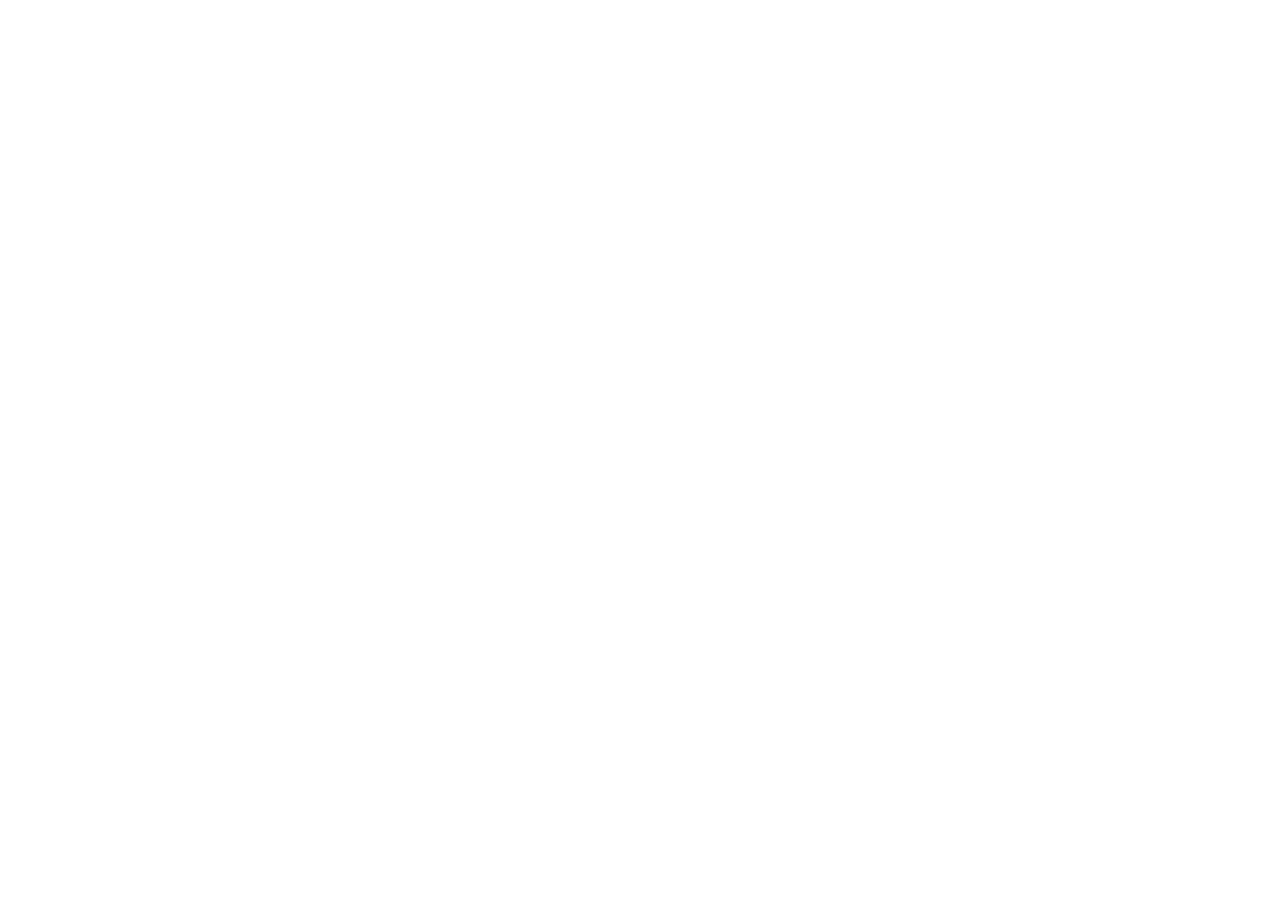
==== aboutUs.html @ 2749f9f8 "update" ====
<!DOCTYPE html>
<html lang="en">
  <head>
    <!-- <meta charset="utf-8">
    <meta http-equiv="X-UA-Compatible" content="IE=edge">
    <meta name="viewport" content="width=device-width, initial-scale=1"> -->

    <title>About Us</title>

    <meta name="description" content="Source code generated using layoutit.com">
    <meta name="author" content="LayoutIt!">

    <link href="css/bootstrap.min.css" rel="stylesheet">
    <link href="css/style.css" rel="stylesheet">

	<script src="js/jquery.min.js"></script>
    <script src="js/bootstrap.min.js"></script>
    <script src="js/scripts.js"></script>

  </head>
  <body>

    <div class="container-fluid">

	<!-- Header -->	
	<div class="row">
		<div class="col-md-4">
		</div>
		<div class="col-md-4">
		</div>
		<div class="col-md-4">
		</div>
	</div>

	<!-- Navbar -->
	<div class="row">
		<div class="col-md-3">
		</div>
		<div class="col-md-3">
		</div>
		<div class="col-md-3">
		</div>
		<div class="col-md-3">
		</div>
	</div>

	<!-- Get Involved and Testimonials -->
	<div class="row">
		<div class="col-md-6">
		</div>
		<div class="col-md-6">
		</div>
	</div>

	<!-- History and About Us -->
	<div class="row">
		<div class="col-md-6">
		</div>
		<div class="col-md-6">
		</div>
	</div>

	<!-- News -->
	<div class="row">
		<div class="col-md-3">
		</div>
		<div class="col-md-3">
		</div>
		<div class="col-md-3">
		</div>
		<div class="col-md-3">
		</div>
	</div>

	<!-- Footer -->
	<div class="row">
		<div class="col-md-2">
		</div>
		<div class="col-md-2">
		</div>
		<div class="col-md-2">
		</div>
		<div class="col-md-2">
		</div>
		<div class="col-md-4">
		</div>
	</div>
</div>

    
  </body>
</html>
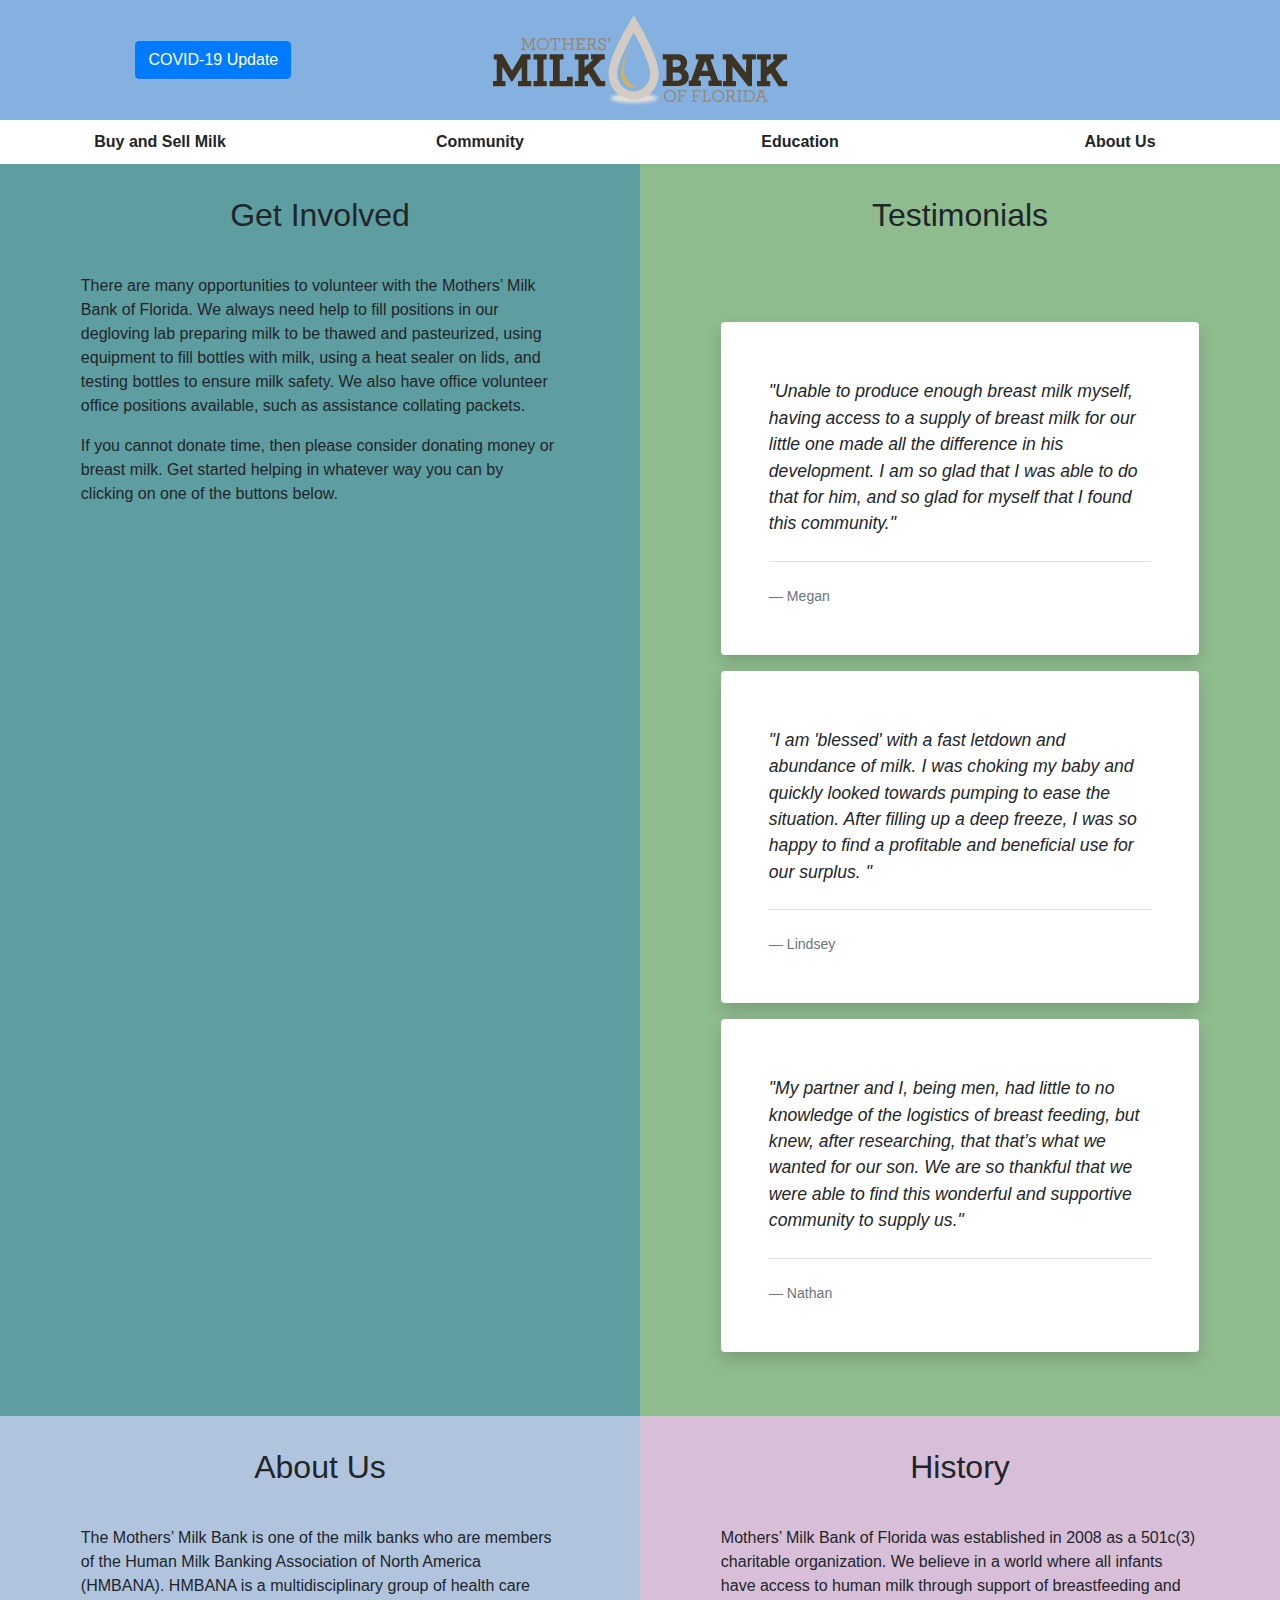
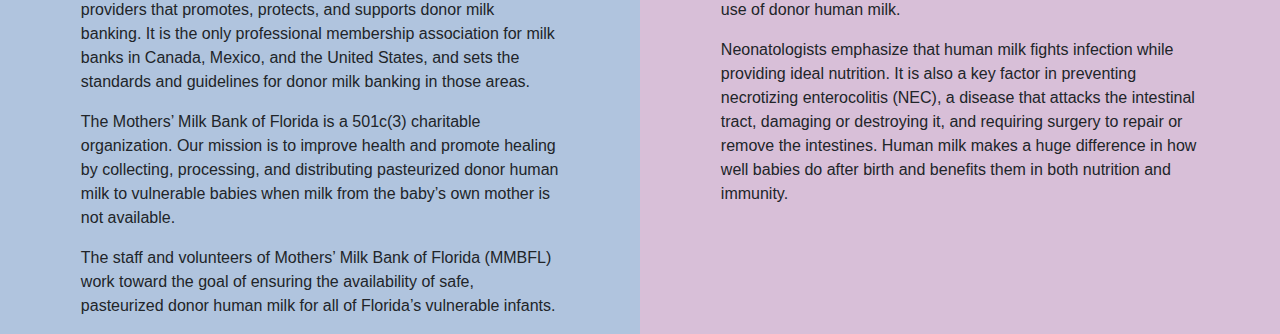
==== commit bf543e72: "commit 3" ====
--- a/aboutUs.html
+++ b/aboutUs.html
@@ -1,16 +1,14 @@
 <!DOCTYPE html>
 <html lang="en">
   <head>
-    <!-- <meta charset="utf-8">
+    <meta charset="utf-8">
     <meta http-equiv="X-UA-Compatible" content="IE=edge">
-    <meta name="viewport" content="width=device-width, initial-scale=1"> -->
+    <meta name="viewport" content="width=device-width, initial-scale=1">
 
     <title>About Us</title>
 
-    <meta name="description" content="Source code generated using layoutit.com">
-    <meta name="author" content="LayoutIt!">
+    <link rel="stylesheet" href="https://stackpath.bootstrapcdn.com/bootstrap/4.3.1/css/bootstrap.min.css" integrity="sha384-ggOyR0iXCbMQv3Xipma34MD+dH/1fQ784/j6cY/iJTQUOhcWr7x9JvoRxT2MZw1T" crossorigin="anonymous">
 
-    <link href="css/bootstrap.min.css" rel="stylesheet">
     <link href="css/style.css" rel="stylesheet">
 
 	<script src="js/jquery.min.js"></script>
@@ -23,40 +21,99 @@
     <div class="container-fluid">
 
 	<!-- Header -->	
-	<div class="row">
-		<div class="col-md-4">
+	<div class="row header">
+		<div class="col-md-4" id="covid">
+			<a class="btn btn-primary btn-large" href="#">COVID-19 Update</a>
 		</div>
-		<div class="col-md-4">
+		<div class="col-md-4" id="logo">
+			<img src="images/MMBofFLlogo.png" alt="">
 		</div>
 		<div class="col-md-4">
 		</div>
 	</div>
 
 	<!-- Navbar -->
-	<div class="row">
-		<div class="col-md-3">
+	<div class="row navBar">
+		<div class="col-md-3 navItem">Buy and Sell Milk
 		</div>
-		<div class="col-md-3">
+		<div class="col-md-3 navItem">Community
 		</div>
-		<div class="col-md-3">
+		<div class="col-md-3 navItem">Education
 		</div>
-		<div class="col-md-3">
+		<div class="col-md-3 navItem">About Us
 		</div>
 	</div>
 
 	<!-- Get Involved and Testimonials -->
-	<div class="row">
-		<div class="col-md-6">
+	<div class="row aboutItem">
+		<div class="col-md-6" id="getInvolved">
+			<h2>Get Involved</h2>
+			<div class="col-lg-10 mx-auto">
+				<p>There are many opportunities to volunteer with the Mothers’ Milk Bank of Florida. We always need help to fill positions in our degloving lab preparing milk to be thawed and pasteurized, using equipment to fill bottles with milk, using a heat sealer on lids, and testing bottles to ensure milk safety. We also have office volunteer office positions available, such as assistance collating packets.</p>
+				<p>If you cannot donate time, then please consider donating money or breast milk. Get started helping in whatever way you can by clicking on one of the buttons below.
+				</p>
+			</div>
 		</div>
-		<div class="col-md-6">
+		<div class="col-md-6" id="testimonials">
+			<h2>Testimonials</h2>
+			<!-- Blockquote Card -->
+			<section class="py-5">
+				<div class="container quoteCards">
+					<div class="row">
+						<div class="col-lg-10 mx-auto">
+							<blockquote class="blockquote blockquote-custom bg-white p-5 shadow rounded">
+								<div class="blockquote-custom-icon bg-info shadow-sm"><i class="fa fa-quote-left text-white"></i></div>
+								<p class="mb-0 mt-2 font-italic">"Unable to produce enough breast milk myself, having access to a supply of breast milk for our little one made all the difference in his development. I am so glad that I was able to do that for him, and so glad for myself that I found this community."</p>
+								<footer class="blockquote-footer pt-4 mt-4 border-top">Megan
+								</footer>
+							</blockquote>
+						</div>
+
+						<div class="col-lg-10 mx-auto">
+							<blockquote class="blockquote blockquote-custom bg-white p-5 shadow rounded">
+								<div class="blockquote-custom-icon bg-info shadow-sm"><i class="fa fa-quote-left text-white"></i></div>
+								<p class="mb-0 mt-2 font-italic">"I am 'blessed' with a fast letdown and abundance of milk. I was choking my baby and quickly looked towards pumping to ease the situation. After filling up a deep freeze, I was so happy to find a profitable and beneficial use for our surplus. "</p>
+								<footer class="blockquote-footer pt-4 mt-4 border-top">Lindsey
+								</footer>
+							</blockquote>
+						</div>
+
+						<div class="col-lg-10 mx-auto">
+							<blockquote class="blockquote blockquote-custom bg-white p-5 shadow rounded">
+								<div class="blockquote-custom-icon bg-info shadow-sm"><i class="fa fa-quote-left text-white"></i></div>
+								<p class="mb-0 mt-2 font-italic">"My partner and I, being men, had little to no knowledge of the logistics of breast feeding, but knew, after researching, that that’s what we wanted for our son. We are so thankful that we were able to find this wonderful and supportive community to supply us."</p>
+								<footer class="blockquote-footer pt-4 mt-4 border-top">Nathan
+								</footer>
+							</blockquote>
+						</div>
+
+					</div>
+				</div>
+			</section>		
+
 		</div>
 	</div>
 
 	<!-- History and About Us -->
-	<div class="row">
-		<div class="col-md-6">
+	<div class="row aboutItem">
+		<div class="col-md-6" id="aboutUs">
+			<h2>About Us</h2>
+			<div class="col-lg-10 mx-auto">
+				<p>The Mothers’ Milk Bank is one of the milk banks who are members of the Human Milk Banking Association of North America (HMBANA). HMBANA is a multidisciplinary group of health care providers that promotes, protects, and supports donor milk banking. It is the only professional membership association for milk banks in Canada, Mexico, and the United States, and sets the standards and guidelines for donor milk banking in those areas.
+				</p>
+				<p>The Mothers’ Milk Bank of Florida is a 501c(3) charitable organization. Our mission is to improve health and promote healing by collecting, processing, and distributing pasteurized donor human milk to vulnerable babies when milk from the baby’s own mother is not available.
+				</p>
+				<p>The staff and volunteers of Mothers’ Milk Bank of Florida (MMBFL) work toward the goal of ensuring the availability of safe, pasteurized donor human milk for all of Florida’s vulnerable infants.</p>
+			</div>
 		</div>
-		<div class="col-md-6">
+		<div class="col-md-6" id="history">
+			<h2>History</h2>
+			<div class="col-lg-10 mx-auto">
+				<p>Mothers’ Milk Bank of Florida was established in 2008 as a 501c(3) charitable organization. We believe in a world where all infants have access to human milk through support of breastfeeding and use of donor human milk.
+				</p>
+				<p>Neonatologists emphasize that human milk fights infection while providing ideal nutrition. It is also a key factor in preventing necrotizing enterocolitis (NEC), a disease that attacks the intestinal tract, damaging or destroying it, and requiring surgery to repair or remove the intestines.  Human milk makes a huge difference in how well babies do after birth and benefits them in both nutrition and immunity. 
+				</p>
+			</div>
 		</div>
 	</div>
 
--- a/css/style.css
+++ b/css/style.css
@@ -0,0 +1,251 @@
+/* General */
+p {
+    font-family: Arial, Helvetica, sans-serif;
+}
+
+h1 {
+    font-family: Arial, Helvetica, sans-serif;
+    font-weight: bold;
+}
+
+.btn.btn-primary.btn-lg {
+    color: black !important;
+    background-color: #84B1E0 !important;
+    border: none;
+}
+
+
+/* Homepage */
+#covid {
+    display: flex;
+    justify-content: center;
+    align-items: center;
+    font-family: Arial, Helvetica, sans-serif;
+  }
+
+
+#logo {
+    display: flex;
+    justify-content: center;
+    align-items: center;
+  }
+
+#logoMain {
+    height: 100px;
+    display: flex;
+    justify-content: center;
+    align-items: center;
+}
+
+img a {
+    padding: 5px; 
+    max-height: 50%;
+}
+
+.header {
+    background-color: #84B1E0;
+    padding-top: 10px;
+    padding-bottom: 10px;
+}
+
+.navBar {
+    background-color: white;
+}
+
+.navIcons {
+    display: flex;
+    justify-content: center;
+    align-items: center;
+}
+
+.navItem {
+    display: flex;
+    justify-content: center;
+    align-items: center;
+    padding-bottom: 10px;
+    padding-top: 10px;
+    font-weight: bolder;
+}
+
+.navbar-custom .nav-item.active .nav-link,
+.navbar-custom .nav-item:hover .nav-link {
+    color: black !important;
+    font-weight: bold !important;
+}
+
+.nav-item {
+    font-size: large !important;
+    padding-left: 70px !important;
+    padding-right: 70px !important;
+}
+
+.news {
+    padding-bottom: 20px;
+}
+
+
+.jumbotron {
+    background-image: url("../images/babyFoot.png");
+    background-size: cover;
+    color: white;
+    height: 600px;
+  }
+
+.jumboText {
+    padding-left: 30px;
+}
+
+/* Testimonials */
+.carousel-control-prev-icon, .carousel-control-next-icon {
+    height: 100px;
+    width: 100px;
+    outline: black;
+    background-color: rgba(0, 0, 0, 0.3);
+    background-size: 100%, 100%;
+    border-radius: 50%;
+    border: 1px solid black;
+}
+
+/* Recent News */
+.news h2 {
+    display: flex;
+    justify-content: center;
+    padding-top: 1em;
+    padding-bottom: 1em;
+}
+
+.card-img-top {
+    width: 100%;
+    height: 15vw;
+    object-fit: cover;
+}
+
+/* Footer */
+.footer {
+    background-color: #84B1E0;
+    padding-bottom: 15px;
+    padding-top: 15px;
+}
+
+.footerItem {
+    display: flex;
+    justify-content: center;
+    align-items: center;
+}
+
+.link-secondary {
+    color: black !important;
+}
+
+.footerText {
+    display: flex;
+    justify-content: center;
+    align-items: center;
+}
+
+
+
+/* About Us */
+#getInvolved {
+    background-color: cadetblue;
+}
+
+.aboutItem h2 {
+    display: flex;
+    justify-content: center;
+    padding-top: 1em;
+    padding-bottom: 1em;
+}
+
+#testimonials {
+    background-color: darkseagreen;
+}
+
+.blockquote-custom {
+    position: relative;
+    font-size: 1.1rem;
+  }
+
+  /* .quoteCards {
+      margin-top: none !important;
+  } */
+
+#aboutUs {
+    background-color: lightsteelblue;
+}
+
+#history {
+    background-color: thistle;
+}
+
+/* Milk Pages */
+.choiceBtns {
+    padding-top: 2em;
+}
+
+/* .milkForm {
+    background-color:bisque;
+} */
+
+.milkPage {
+    background-color: black;
+}
+
+.white {
+    color: white;
+}
+
+.formBox {
+    margin: 3em;
+    background-color: white;
+}
+
+.milkCard {
+    padding: 2em;
+}
+
+.milkCopy {
+    padding: 50px;
+}
+
+#milkMap {
+    max-width: 75%;
+    max-height: auto;
+}
+
+.formTitle {
+    text-align: center;
+    padding-bottom: 1em;
+}
+
+.form-total-labels {
+    justify-content: right;
+}
+
+.formText {
+    padding-bottom: 2em;
+}
+
+.accounting {
+    padding-top: 2em;
+}
+
+.acceptTerms {
+    padding-top: 3em;
+}
+
+h1.white {
+    padding-bottom: 1em;
+}
+
+.choiceBtns {
+    display: flex;
+    justify-content: space-between;
+}
+
+.milkPage {
+    background-image: url(../images/babyChest.jpg);
+    background-size: cover;
+    box-shadow: inset 0 0 0 1000px rgba(0,0,0,.7);
+}
+
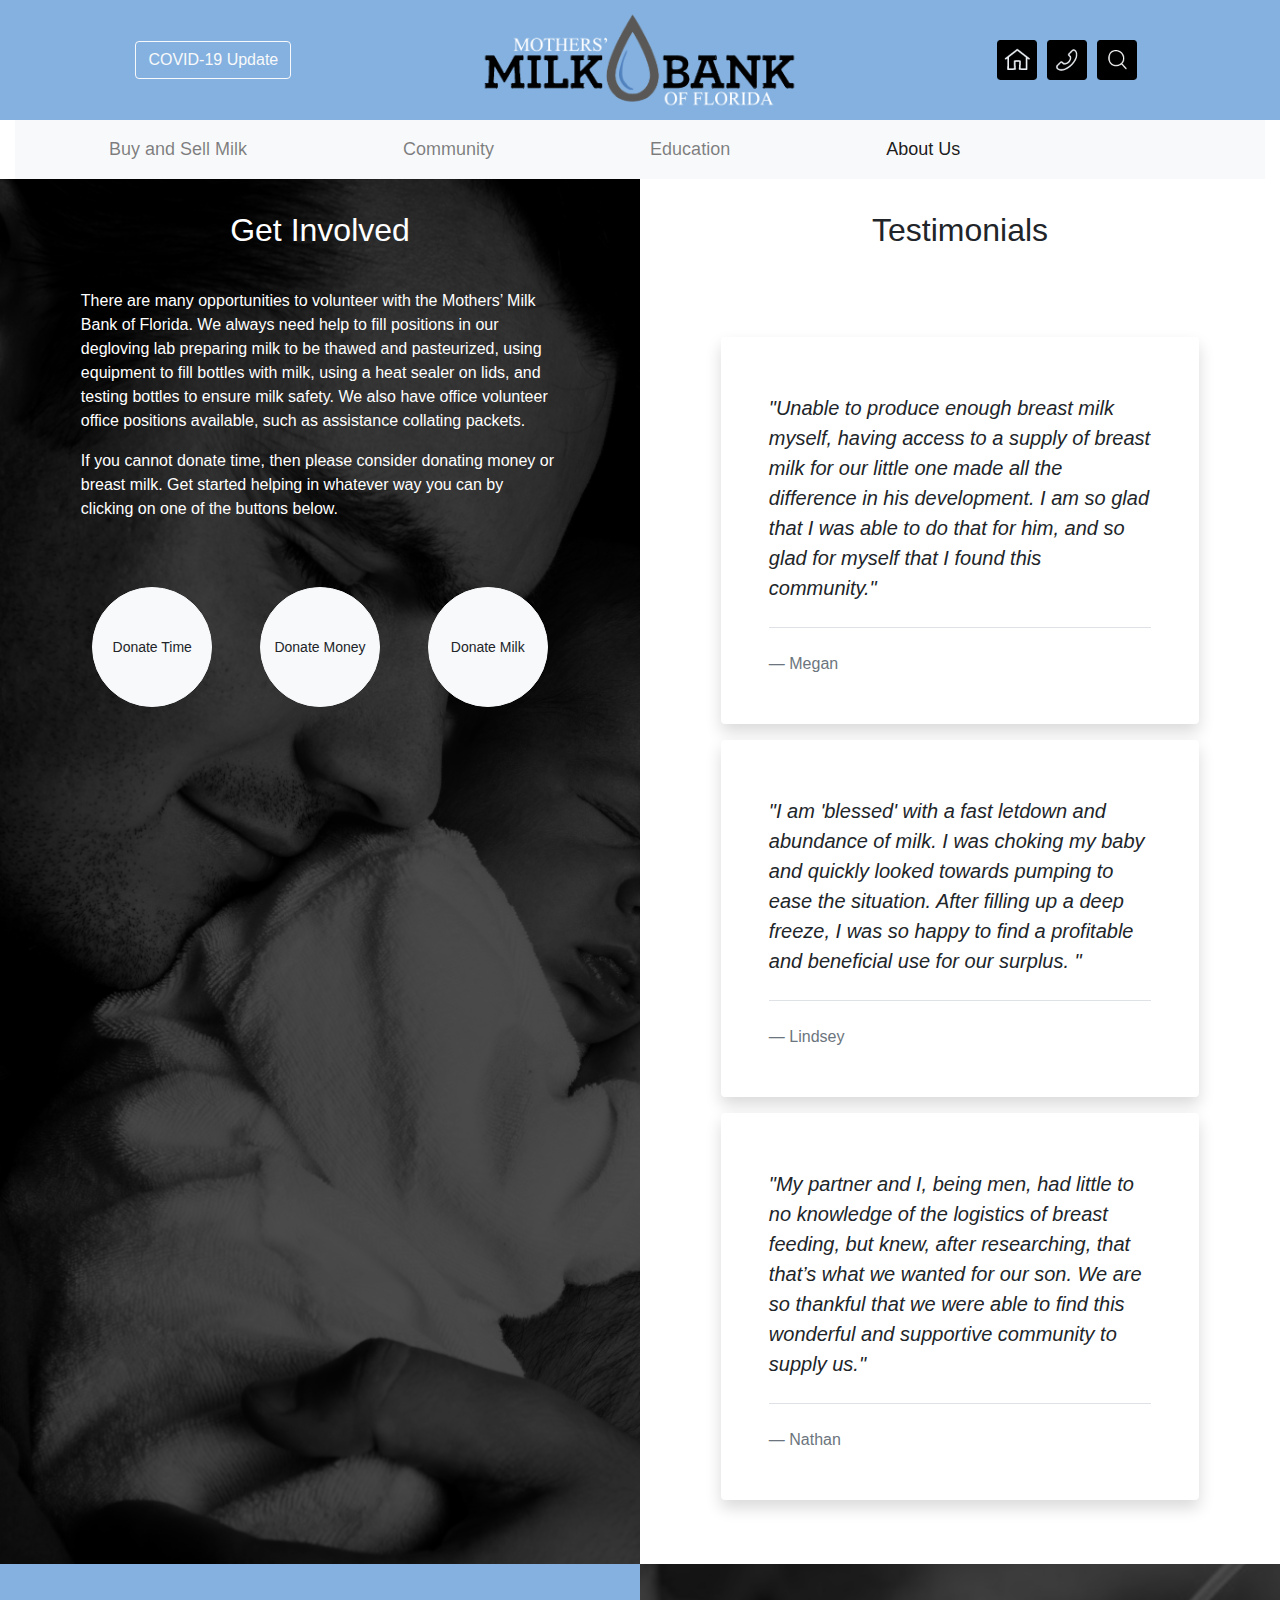
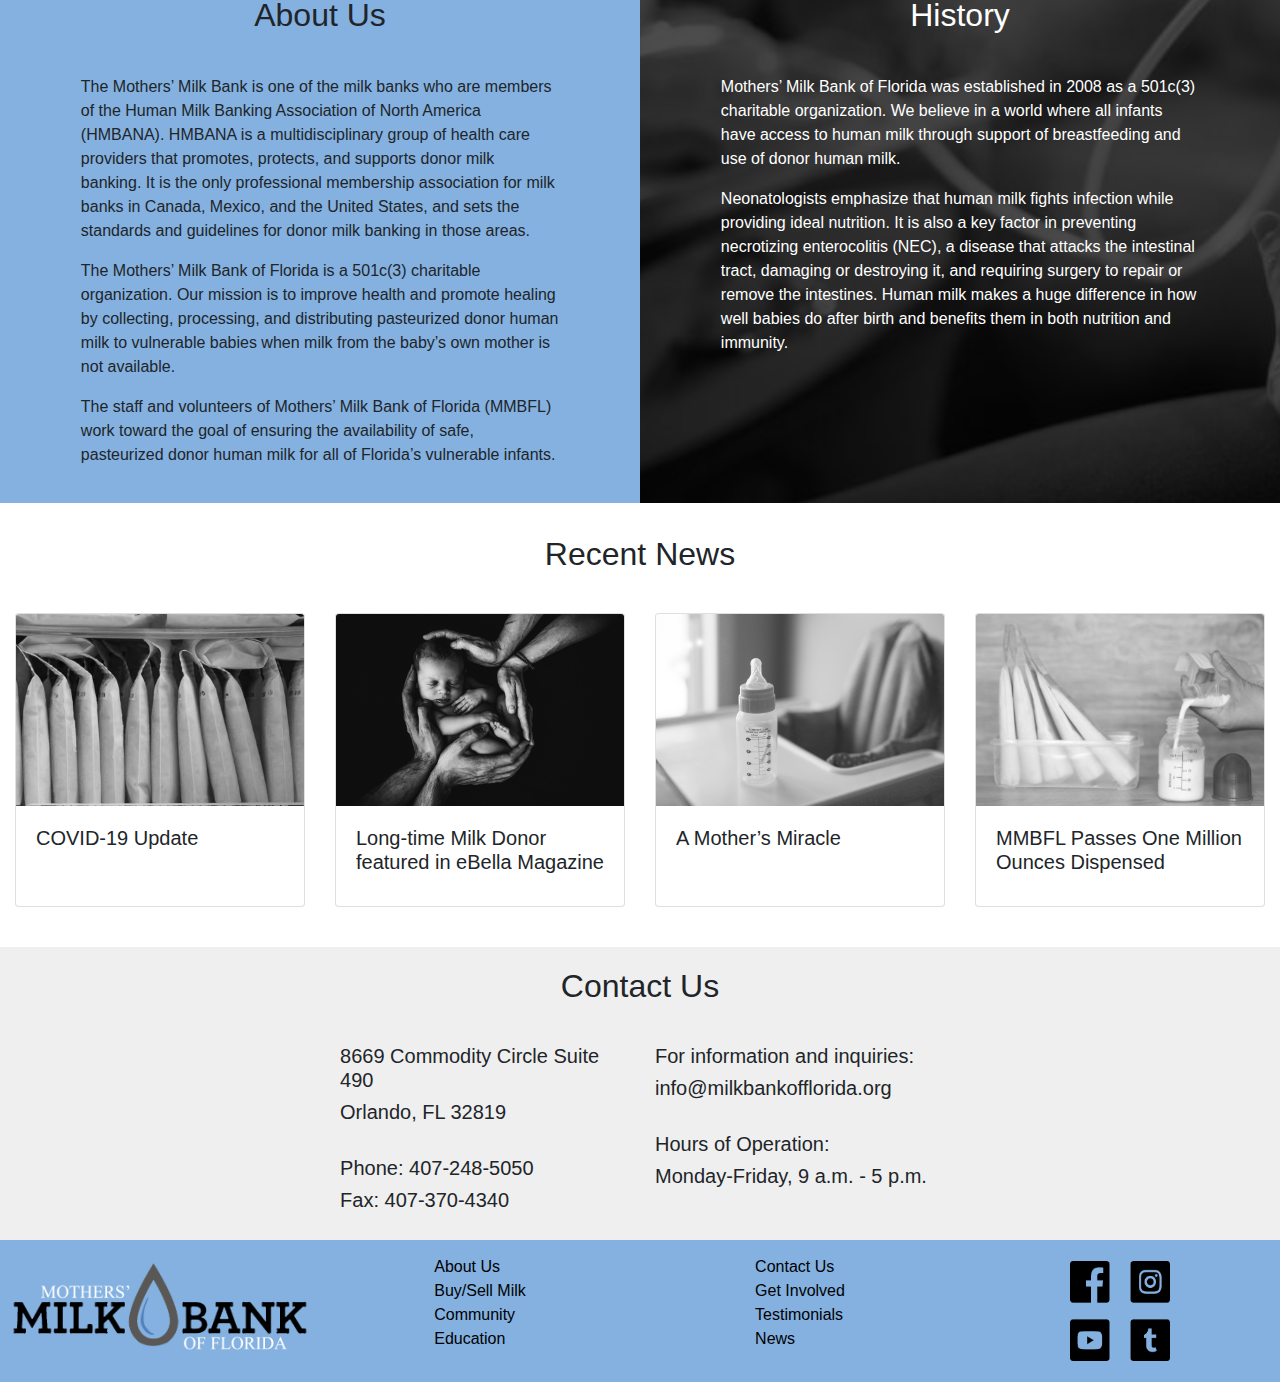
==== commit 9d9f81b3: "community" ====
--- a/aboutUs.html
+++ b/aboutUs.html
@@ -1,19 +1,32 @@
 <!DOCTYPE html>
 <html lang="en">
   <head>
-    <meta charset="utf-8">
+	<meta charset="utf-8">
     <meta http-equiv="X-UA-Compatible" content="IE=edge">
     <meta name="viewport" content="width=device-width, initial-scale=1">
 
     <title>About Us</title>
 
+    <link href="css/bootstrap.min.css" rel="stylesheet">
+    <link href="css/style.css" rel="stylesheet">
+
+	<!-- Bootstrap CSS -->
     <link rel="stylesheet" href="https://stackpath.bootstrapcdn.com/bootstrap/4.3.1/css/bootstrap.min.css" integrity="sha384-ggOyR0iXCbMQv3Xipma34MD+dH/1fQ784/j6cY/iJTQUOhcWr7x9JvoRxT2MZw1T" crossorigin="anonymous">
+
+	<!-- testimonial Carousel -->
+	<link rel="stylesheet" href="https://maxcdn.bootstrapcdn.com/bootstrap/4.0.0-alpha.6/css/bootstrap.min.css" integrity="sha384-rwoIResjU2yc3z8GV/NPeZWAv56rSmLldC3R/AZzGRnGxQQKnKkoFVhFQhNUwEyJ" crossorigin="anonymous">
+	<script src="https://code.jquery.com/jquery-3.1.1.slim.min.js" integrity="sha384-A7FZj7v+d/sdmMqp/nOQwliLvUsJfDHW+k9Omg/a/EheAdgtzNs3hpfag6Ed950n" crossorigin="anonymous"></script>
+	<script src="https://maxcdn.bootstrapcdn.com/bootstrap/4.0.0-alpha.6/js/bootstrap.min.js" integrity="sha384-vBWWzlZJ8ea9aCX4pEW3rVHjgjt7zpkNpZk+02D9phzyeVkE+jo0ieGizqPLForn" crossorigin="anonymous"></script>
+
+    <title>About Us</title>
+
+    <!-- <link rel="stylesheet" href="https://stackpath.bootstrapcdn.com/bootstrap/4.3.1/css/bootstrap.min.css" integrity="sha384-ggOyR0iXCbMQv3Xipma34MD+dH/1fQ784/j6cY/iJTQUOhcWr7x9JvoRxT2MZw1T" crossorigin="anonymous">
 
     <link href="css/style.css" rel="stylesheet">
 
 	<script src="js/jquery.min.js"></script>
     <script src="js/bootstrap.min.js"></script>
-    <script src="js/scripts.js"></script>
+    <script src="js/scripts.js"></script> -->
 
   </head>
   <body>
@@ -23,26 +36,45 @@
 	<!-- Header -->	
 	<div class="row header">
 		<div class="col-md-4" id="covid">
-			<a class="btn btn-primary btn-large" href="#">COVID-19 Update</a>
+			<button type="button" class="btn btn-outline-light">COVID-19 Update</button>
 		</div>
 		<div class="col-md-4" id="logo">
-			<img src="images/MMBofFLlogo.png" alt="">
-		</div>
-		<div class="col-md-4">
+			<a href="index.html"><img src="images/logo2.png" alt="" class="img-responsive" id="logoMain"></a>
+		</div>
+		<div class="col-md-4 navIcons">
+			<a href="index.html"><img src="images/homeIcon.png" alt="..." id="homeIcon" style="padding: 5px; height: 50px;"></a>
+			<img src="images/callIcon.png" alt="..." style="padding: 5px; height: 50px;">
+			<img src="images/searchIcon.png" alt="..." style="padding: 5px; height: 50px;">
 		</div>
 	</div>
 
 	<!-- Navbar -->
-	<div class="row navBar">
-		<div class="col-md-3 navItem">Buy and Sell Milk
-		</div>
-		<div class="col-md-3 navItem">Community
-		</div>
-		<div class="col-md-3 navItem">Education
-		</div>
-		<div class="col-md-3 navItem">About Us
-		</div>
-	</div>
+	<nav class="navbar navbar-expand-lg navbar-light bg-light">
+		<!-- <a class="navbar-brand" href="#">Navbar</a> -->
+		<button class="navbar-toggler" type="button" data-toggle="collapse" data-target="#navbarSupportedContent" aria-controls="navbarSupportedContent" aria-expanded="false" aria-label="Toggle navigation">
+		  <span class="navbar-toggler-icon"></span>
+		</button>
+	  
+		<div class="collapse navbar-collapse" id="navbarSupportedContent">
+		  <ul class="navbar-nav mr-auto">
+			<!-- <li class="nav-item active">
+			  <a class="nav-link" href="#">Buy and Sell Milk<span class="sr-only">(current)</span></a>
+			</li> -->
+			<li class="nav-item">
+			  <a class="nav-link" href="milkOverview.html">Buy and Sell Milk</a>
+			</li>
+			<li class="nav-item">
+				<a class="nav-link" href="community.html">Community</a>
+			  </li>
+			<li class="nav-item">
+			<a class="nav-link" href="#">Education</a>
+			</li>
+			<li class="nav-item active">
+				<a class="nav-link" href="aboutUs.html">About Us</a>
+			</li>
+		  </ul>
+		</div>
+	  </nav>
 
 	<!-- Get Involved and Testimonials -->
 	<div class="row aboutItem">
@@ -53,9 +85,19 @@
 				<p>If you cannot donate time, then please consider donating money or breast milk. Get started helping in whatever way you can by clicking on one of the buttons below.
 				</p>
 			</div>
+
+				<div class="row donateBtns">
+					<div class="col-lg-10 giveBtns">
+						<button type="button" class="btn btn-light btn-circle btn-xl">Donate Time</button>
+						<button type="button" class="btn btn-light btn-circle btn-xl">Donate Money</button>
+						<button type="button" class="btn btn-light btn-circle btn-xl">Donate Milk</button>
+					</div>
+				</div>
+
+
 		</div>
 		<div class="col-md-6" id="testimonials">
-			<h2>Testimonials</h2>
+			<h2 class="testimonialHeadline">Testimonials</h2>
 			<!-- Blockquote Card -->
 			<section class="py-5">
 				<div class="container quoteCards">
@@ -117,31 +159,90 @@
 		</div>
 	</div>
 
-	<!-- News -->
-	<div class="row">
-		<div class="col-md-3">
-		</div>
-		<div class="col-md-3">
-		</div>
-		<div class="col-md-3">
-		</div>
-		<div class="col-md-3">
-		</div>
-	</div>
+	<!-- Recent News -->
+	<div class="row recentNews">
+		<div class="col-md-12 news">
+			<h2>Recent News</h2>
+			<div class="card-deck py-0">
+				<div class="card">
+				<img src="images/Milk bags.png" class="card-img-top" alt="...">
+					<div class="card-body">
+						<h5 class="card-title">COVID-19 Update</h5>
+					</div>
+				</div>
+				<div class="card">
+				<img src="images/isaac-quesada-dZYI4ga2eUA-unsplash.jpg" class="card-img-top" alt="...">
+				<div class="card-body">
+					<h5 class="card-title">Long-time Milk Donor featured in eBella Magazine</h5>
+				</div>
+				</div>
+				<div class="card">
+				<img src="images/Baby bottle.jpg" class="card-img-top" alt="...">
+				<div class="card-body">
+					<h5 class="card-title">A Mother’s Miracle</h5>
+				</div>
+				</div>
+				<div class="card">
+					<img src="images/Milk bottle with milk bags.png" class="card-img-top" alt="...">
+					<div class="card-body">
+					<h5 class="card-title">MMBFL Passes One Million Ounces Dispensed</h5>
+					</div>
+				</div>
+			</div>
+		</div>
+	</div>
+
+	<!-- Contact Us -->
+	<div class="row contact">
+		<h2>Contact Us</h2>
+		<div class="col-md-12 address">
+			<div class="row">
+				<div class="col-md-6">
+					<h5>8669 Commodity Circle Suite 490</h5>
+					<h5>Orlando, FL 32819</h5>
+					<br>
+					<h5>Phone: 407-248-5050</h5>
+					<h5>Fax: 407-370-4340</h5>
+
+				</div>
+				<div class="col-md-6">
+					<h5>For information and inquiries:</h5>
+					<h5>info@milkbankofflorida.org</h5>
+					<br>
+					<h5>Hours of Operation:</h5>
+					<h5>Monday-Friday, 9 a.m. - 5 p.m.</h5>
+				</div>
+			</div>
+		</div>
+	</div>
+
 
 	<!-- Footer -->
-	<div class="row">
-		<div class="col-md-2">
-		</div>
-		<div class="col-md-2">
-		</div>
-		<div class="col-md-2">
-		</div>
-		<div class="col-md-2">
-		</div>
-		<div class="col-md-4">
-		</div>
-	</div>
+	<div class="row footer">
+		<div class="col-md-3 footerItem" id="logoBottom">
+			<img class="mb-2" src="images/logo2.png" alt="" width="300" height="auto">
+		</div>
+		<div class="col-md-3 footerText">
+			<ul class="list-unstyled text-small">
+				<li><a class="link-secondary" href="aboutUs.html">About Us</a></li>
+				<li><a class="link-secondary" href="buyMilk.html">Buy/Sell Milk</a></li>
+				<li><a class="link-secondary" href="community.html">Community</a></li>
+				<li><a class="link-secondary" href="#">Education</a></li>
+			  </ul>
+		</div>
+		<div class="col-md-3 footerText">
+			<ul class="list-unstyled text-small">
+				<li><a class="link-secondary" href="aboutUs.html">Contact Us</a></li>
+				<li><a class="link-secondary" href="aboutUs.html">Get Involved</a></li>
+				<li><a class="link-secondary" href="aboutUs.html">Testimonials</a></li>
+				<li><a class="link-secondary" href="aboutUs.html">News</a></li>
+			  </ul>
+		</div>
+		<div class="col-md-3 footerItem">
+			<img src="images/socialicons.png" alt="" width="100" height="100">
+		</div>
+	</div>
+
 </div>
 
     
--- a/css/style.css
+++ b/css/style.css
@@ -4,6 +4,11 @@
 }
 
 h1 {
+    font-family: Arial, Helvetica, sans-serif;
+    font-weight: bold;
+}
+
+h2 {
     font-family: Arial, Helvetica, sans-serif;
     font-weight: bold;
 }
@@ -90,6 +95,14 @@
     color: white;
     height: 600px;
   }
+
+.jumbotronCommunity {
+    background-image: url("../images/feeding.jpg") !important;
+    background-size: cover;
+    color: white;
+    box-shadow: inset 0 0 0 1000px rgba(0,0,0,.7);
+    height: 400px;
+    }
 
 .jumboText {
     padding-left: 30px;
@@ -120,6 +133,10 @@
     object-fit: cover;
 }
 
+.recentNews {
+    padding-bottom: 20px;
+}
+
 /* Footer */
 .footer {
     background-color: #84B1E0;
@@ -147,7 +164,10 @@
 
 /* About Us */
 #getInvolved {
-    background-color: cadetblue;
+    background-image: url(../images/dad.jpg);
+    background-size: cover;
+    box-shadow: inset 0 0 0 1000px rgba(0,0,0,.7);
+    color: white;
 }
 
 .aboutItem h2 {
@@ -157,8 +177,33 @@
     padding-bottom: 1em;
 }
 
+.donateBtns {
+    padding-top: 50px;
+    display: flex;
+    justify-content: center;
+    padding-bottom: 20px;
+}
+
+.giveBtns {
+    display: flex;
+    justify-content: space-around;
+}
+
+.btn-circle.btn-xl { 
+    width: 120px; 
+    height: 120px; 
+    /* padding: 10px 16px;  */
+    border-radius: 60px; 
+    font-size: 14px; 
+    text-align: center; 
+} 
+
 #testimonials {
-    background-color: darkseagreen;
+    background-color: white;
+}
+
+.testimonialHeadline {
+    padding-bottom: 0px;
 }
 
 .blockquote-custom {
@@ -171,11 +216,48 @@
   } */
 
 #aboutUs {
-    background-color: lightsteelblue;
+    background-color: #84B1E0;
+    padding-bottom: 20px;
 }
 
 #history {
-    background-color: thistle;
+    background-image: url(../images/pump.png);
+    background-size: cover;
+    box-shadow: inset 0 0 0 1000px rgba(0,0,0,.7);
+    color: white;
+}
+
+.contact {
+    display: flex;
+    justify-content: center;
+    align-items: center;
+    background-color: #EFEFEF;
+    padding-bottom: 20px;
+    padding-top: 20px;
+}
+
+.address {
+    display: flex;
+    justify-content: center;
+    align-items: center;
+    padding-top: 30px;
+}
+
+/* Community page */
+.communityBtns {
+    padding-top: 20px;
+    display: flex;
+    justify-content: center;
+    padding-bottom: 20px;
+}
+
+.comBtns {
+    display: flex;
+    justify-content: space-around;
+}
+
+.posts {
+    padding-left: 75px;
 }
 
 /* Milk Pages */
@@ -187,9 +269,9 @@
     background-color:bisque;
 } */
 
-.milkPage {
+/* .milkPage {
     background-color: black;
-}
+} */
 
 .white {
     color: white;
@@ -249,3 +331,70 @@
     box-shadow: inset 0 0 0 1000px rgba(0,0,0,.7);
 }
 
+.milkPageShort {
+    height: 700px;
+}
+
+/* Modal */
+.modal-login {
+	width: 320px;
+}
+.modal-login .modal-content {
+	border-radius: 1px;
+	border: none;
+}
+.modal-login .modal-header {
+	position: relative;
+	justify-content: center;
+	background: #f2f2f2;
+}
+.modal-login .modal-body {
+	padding: 30px;
+}
+.modal-login .modal-footer {
+	background: #f2f2f2;
+}
+.modal-login h4 {
+	text-align: center;
+	font-size: 26px;
+}
+.modal-login label {
+	font-weight: normal;
+	font-size: 13px;
+}
+.modal-login .form-control, .modal-login .btn {
+	min-height: 38px;
+	border-radius: 2px; 
+}
+.modal-login .hint-text {
+	text-align: center;
+}
+.modal-login .close {
+	position: absolute;
+	top: 15px;
+	right: 15px;
+}
+.modal-login .checkbox-inline {
+	margin-top: 12px;
+}
+.modal-login input[type="checkbox"] {
+	position: relative;
+	top: 1px;
+}
+.modal-login .btn {
+	min-width: 100px;
+	background: #3498db;
+	border: none;
+	line-height: normal;
+}
+.modal-login .btn:hover, .modal-login .btn:focus {
+	background: #248bd0;
+}
+.modal-login .hint-text a {
+	color: #999;
+}
+.trigger-btn {
+	display: inline-block;
+	margin: 100px auto;
+}
+
--- a/css/style.css
+++ b/css/style.css
@@ -4,6 +4,11 @@
 }
 
 h1 {
+    font-family: Arial, Helvetica, sans-serif;
+    font-weight: bold;
+}
+
+h2 {
     font-family: Arial, Helvetica, sans-serif;
     font-weight: bold;
 }
@@ -90,6 +95,14 @@
     color: white;
     height: 600px;
   }
+
+.jumbotronCommunity {
+    background-image: url("../images/feeding.jpg") !important;
+    background-size: cover;
+    color: white;
+    box-shadow: inset 0 0 0 1000px rgba(0,0,0,.7);
+    height: 400px;
+    }
 
 .jumboText {
     padding-left: 30px;
@@ -120,6 +133,10 @@
     object-fit: cover;
 }
 
+.recentNews {
+    padding-bottom: 20px;
+}
+
 /* Footer */
 .footer {
     background-color: #84B1E0;
@@ -147,7 +164,10 @@
 
 /* About Us */
 #getInvolved {
-    background-color: cadetblue;
+    background-image: url(../images/dad.jpg);
+    background-size: cover;
+    box-shadow: inset 0 0 0 1000px rgba(0,0,0,.7);
+    color: white;
 }
 
 .aboutItem h2 {
@@ -157,8 +177,33 @@
     padding-bottom: 1em;
 }
 
+.donateBtns {
+    padding-top: 50px;
+    display: flex;
+    justify-content: center;
+    padding-bottom: 20px;
+}
+
+.giveBtns {
+    display: flex;
+    justify-content: space-around;
+}
+
+.btn-circle.btn-xl { 
+    width: 120px; 
+    height: 120px; 
+    /* padding: 10px 16px;  */
+    border-radius: 60px; 
+    font-size: 14px; 
+    text-align: center; 
+} 
+
 #testimonials {
-    background-color: darkseagreen;
+    background-color: white;
+}
+
+.testimonialHeadline {
+    padding-bottom: 0px;
 }
 
 .blockquote-custom {
@@ -171,11 +216,48 @@
   } */
 
 #aboutUs {
-    background-color: lightsteelblue;
+    background-color: #84B1E0;
+    padding-bottom: 20px;
 }
 
 #history {
-    background-color: thistle;
+    background-image: url(../images/pump.png);
+    background-size: cover;
+    box-shadow: inset 0 0 0 1000px rgba(0,0,0,.7);
+    color: white;
+}
+
+.contact {
+    display: flex;
+    justify-content: center;
+    align-items: center;
+    background-color: #EFEFEF;
+    padding-bottom: 20px;
+    padding-top: 20px;
+}
+
+.address {
+    display: flex;
+    justify-content: center;
+    align-items: center;
+    padding-top: 30px;
+}
+
+/* Community page */
+.communityBtns {
+    padding-top: 20px;
+    display: flex;
+    justify-content: center;
+    padding-bottom: 20px;
+}
+
+.comBtns {
+    display: flex;
+    justify-content: space-around;
+}
+
+.posts {
+    padding-left: 75px;
 }
 
 /* Milk Pages */
@@ -187,9 +269,9 @@
     background-color:bisque;
 } */
 
-.milkPage {
+/* .milkPage {
     background-color: black;
-}
+} */
 
 .white {
     color: white;
@@ -249,3 +331,70 @@
     box-shadow: inset 0 0 0 1000px rgba(0,0,0,.7);
 }
 
+.milkPageShort {
+    height: 700px;
+}
+
+/* Modal */
+.modal-login {
+	width: 320px;
+}
+.modal-login .modal-content {
+	border-radius: 1px;
+	border: none;
+}
+.modal-login .modal-header {
+	position: relative;
+	justify-content: center;
+	background: #f2f2f2;
+}
+.modal-login .modal-body {
+	padding: 30px;
+}
+.modal-login .modal-footer {
+	background: #f2f2f2;
+}
+.modal-login h4 {
+	text-align: center;
+	font-size: 26px;
+}
+.modal-login label {
+	font-weight: normal;
+	font-size: 13px;
+}
+.modal-login .form-control, .modal-login .btn {
+	min-height: 38px;
+	border-radius: 2px; 
+}
+.modal-login .hint-text {
+	text-align: center;
+}
+.modal-login .close {
+	position: absolute;
+	top: 15px;
+	right: 15px;
+}
+.modal-login .checkbox-inline {
+	margin-top: 12px;
+}
+.modal-login input[type="checkbox"] {
+	position: relative;
+	top: 1px;
+}
+.modal-login .btn {
+	min-width: 100px;
+	background: #3498db;
+	border: none;
+	line-height: normal;
+}
+.modal-login .btn:hover, .modal-login .btn:focus {
+	background: #248bd0;
+}
+.modal-login .hint-text a {
+	color: #999;
+}
+.trigger-btn {
+	display: inline-block;
+	margin: 100px auto;
+}
+
